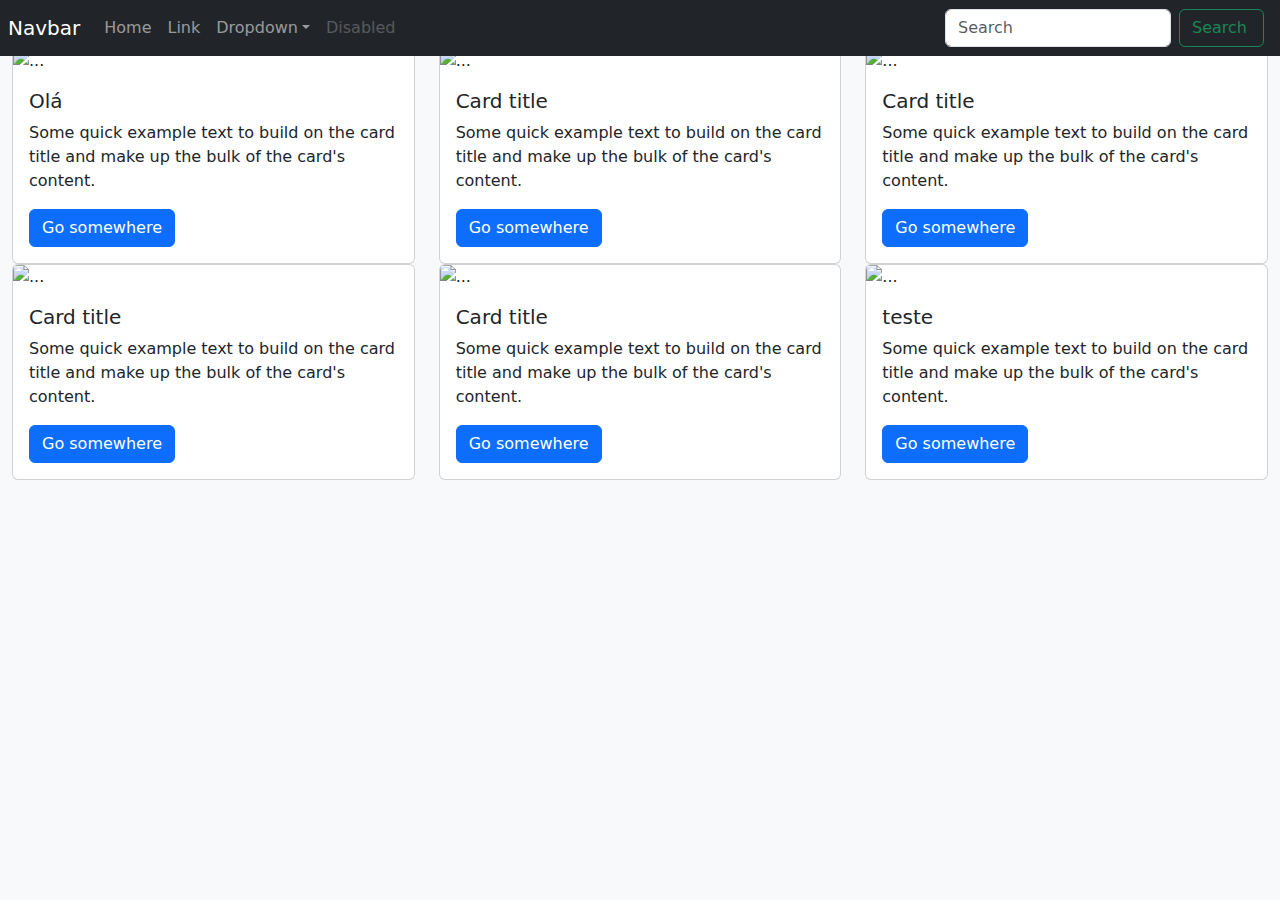
==== index.html @ 23eb471d "Base WEB" ====
<!DOCTYPE html>
<html lang="pt-BR">

<head>
    <meta charset="UTF-8">
    <meta name="viewport" content="width=device-width, initial-scale=1.0">
    <title>Document</title>
    <link href="https://cdn.jsdelivr.net/npm/bootstrap@5.3.3/dist/css/bootstrap.min.css" rel="stylesheet"
        integrity="sha384-QWTKZyjpPEjISv5WaRU9OFeRpok6YctnYmDr5pNlyT2bRjXh0JMhjY6hW+ALEwIH" crossorigin="anonymous">
    <link rel="stylesheet" href="style.css">

</head>

<body class="bg-light">
    <header>
    <div class="container-fluid">
        <nav class=" m-auto col-12 navbar navbar-expand-lg navbar-dark bg-dark fixed-top">
            <a class="navbar-brand ps-2" href="#">Navbar</a>
            <button class="navbar-toggler" type="button" data-bs-toggle="collapse"
                data-bs-target="#navbarSupportedContent" aria-controls="navbarSupportedContent"
                aria-expanded="false" aria-label="Toggle navigation">
                <span class="navbar-toggler-icon"></span>
            </button>
            <div class="collapse navbar-collapse" id="navbarSupportedContent">
                <ul class="navbar-nav me-auto mb-2 mb-lg-0">
                    <li class="nav-item">
                        <a class="nav-link ps-2" aria-current="page" href="#">Home</a>
                    </li>
                    <li class="nav-item">
                        <a class="nav-link ps-2" href="#">Link</a>
                    </li>
                    <li class="nav-item dropdown">
                        <a class="nav-link dropdown-toggle ps-2" href="#" role="button" data-bs-toggle="dropdown"
                            aria-expanded="false">Dropdown</a>
                        <ul class="dropdown-menu">
                            <li><a class="dropdown-item" href="#">Action</a></li>
                            <li><a class="dropdown-item" href="#">Another action</a></li>
                            <li>
                                <hr class="dropdown-divider">
                            </li>
                            <li><a class="dropdown-item" href="#">Something else here</a></li>
                        </ul>
                    </li>
                    <li class="nav-item">
                        <a class="nav-link disabled" aria-disabled="true">Disabled</a>
                    </li>
                </ul>
                <form class="d-flex pe-3" role="search">
                    <input class="form-control me-2" type="search" placeholder="Search" aria-label="Search">
                    <button class="btn btn-outline-success pe-3" type="submit">Search</button>
                </form>
            </div>
        </nav>
    </div>
</header>
    <main>
       
        <div class="container-fluid">
            
            <div class="cardapio mt-5">
                <div class="row">

                    <div class="col-4">
                        <div class="card">
                            <img src="https://contents.suitable.app.br/capitocavernaburger/1725461643935.webp"
                                class="card-img-top" alt="...">
                            <div class="card-body">
                                <h5 class="card-title">Olá</h5>
                                <p class="card-text">Some quick example text to build on the card title and make up the
                                    bulk of the card's content.</p>
                                <a href="#" class="btn btn-primary">Go somewhere</a>
                            </div>

                        </div>
                    </div>
                    <div class="col-4">
                        <div class="card">
                            <img src="https://contents.suitable.app.br/capitocavernaburger/1725461666857.webp"
                                class="card-img-top" alt="...">
                            <div class="card-body">
                                <h5 class="card-title">Card title</h5>
                                <p class="card-text">Some quick example text to build on the card title and make up the
                                    bulk of the card's content.</p>
                                <a href="#" class="btn btn-primary">Go somewhere</a>
                            </div>

                        </div>
                    </div>
                    <div class="col-4">
                        <div class="card">
                            <img src="https://contents.suitable.app.br/capitocavernaburger/1725461687614.webp"
                                class="card-img-top" alt="...">
                            <div class="card-body">
                                <h5 class="card-title">Card title</h5>
                                <p class="card-text">Some quick example text to build on the card title and make up the
                                    bulk of the card's content.</p>
                                <a href="#" class="btn btn-primary">Go somewhere</a>

                            </div>

                        </div>



                    </div>
                    <div class="col-4">
                        <div class="card">
                            <img src="https://contents.suitable.app.br/capitocavernaburger/1725461643935.webp"
                                class="card-img-top" alt="...">
                            <div class="card-body">
                                <h5 class="card-title">Card title</h5>
                                <p class="card-text">Some quick example text to build on the card title and make up the
                                    bulk of the card's content.</p>
                                <a href="#" class="btn btn-primary">Go somewhere</a>
                            </div>

                        </div>
                    </div>
                    <div class="col-4">
                        <div class="card">
                            <img src="https://contents.suitable.app.br/capitocavernaburger/1725461666857.webp"
                                class="card-img-top" alt="...">
                            <div class="card-body">
                                <h5 class="card-title">Card title</h5>
                                <p class="card-text">Some quick example text to build on the card title and make up the
                                    bulk of the card's content.</p>
                                <a href="#" class="btn btn-primary">Go somewhere</a>
                            </div>

                        </div>
                    </div>
                    <div class="col-4">
                        <div class="card">
                            <img src="https://contents.suitable.app.br/capitocavernaburger/1725461687614.webp"
                                class="card-img-top" alt="...">
                            <div class="card-body">
                                <h5 class="card-title">teste</h5>
                                <p class="card-text">Some quick example text to build on the card title and make up the
                                    bulk of the card's content.</p>
                                <a href="#" class="btn btn-primary">Go somewhere</a>

                            </div>

                        </div>



                    </div>
                </div>

            </div>


    </main>
    <script src="https://cdn.jsdelivr.net/npm/bootstrap@5.3.3/dist/js/bootstrap.bundle.min.js"
        integrity="sha384-YvpcrYf0tY3lHB60NNkmXc5s9fDVZLESaAA55NDzOxhy9GkcIdslK1eN7N6jIeHz"
        crossorigin="anonymous"></script>
</body>

</html>
---- style.css ----
body{
    background-color: black;
}
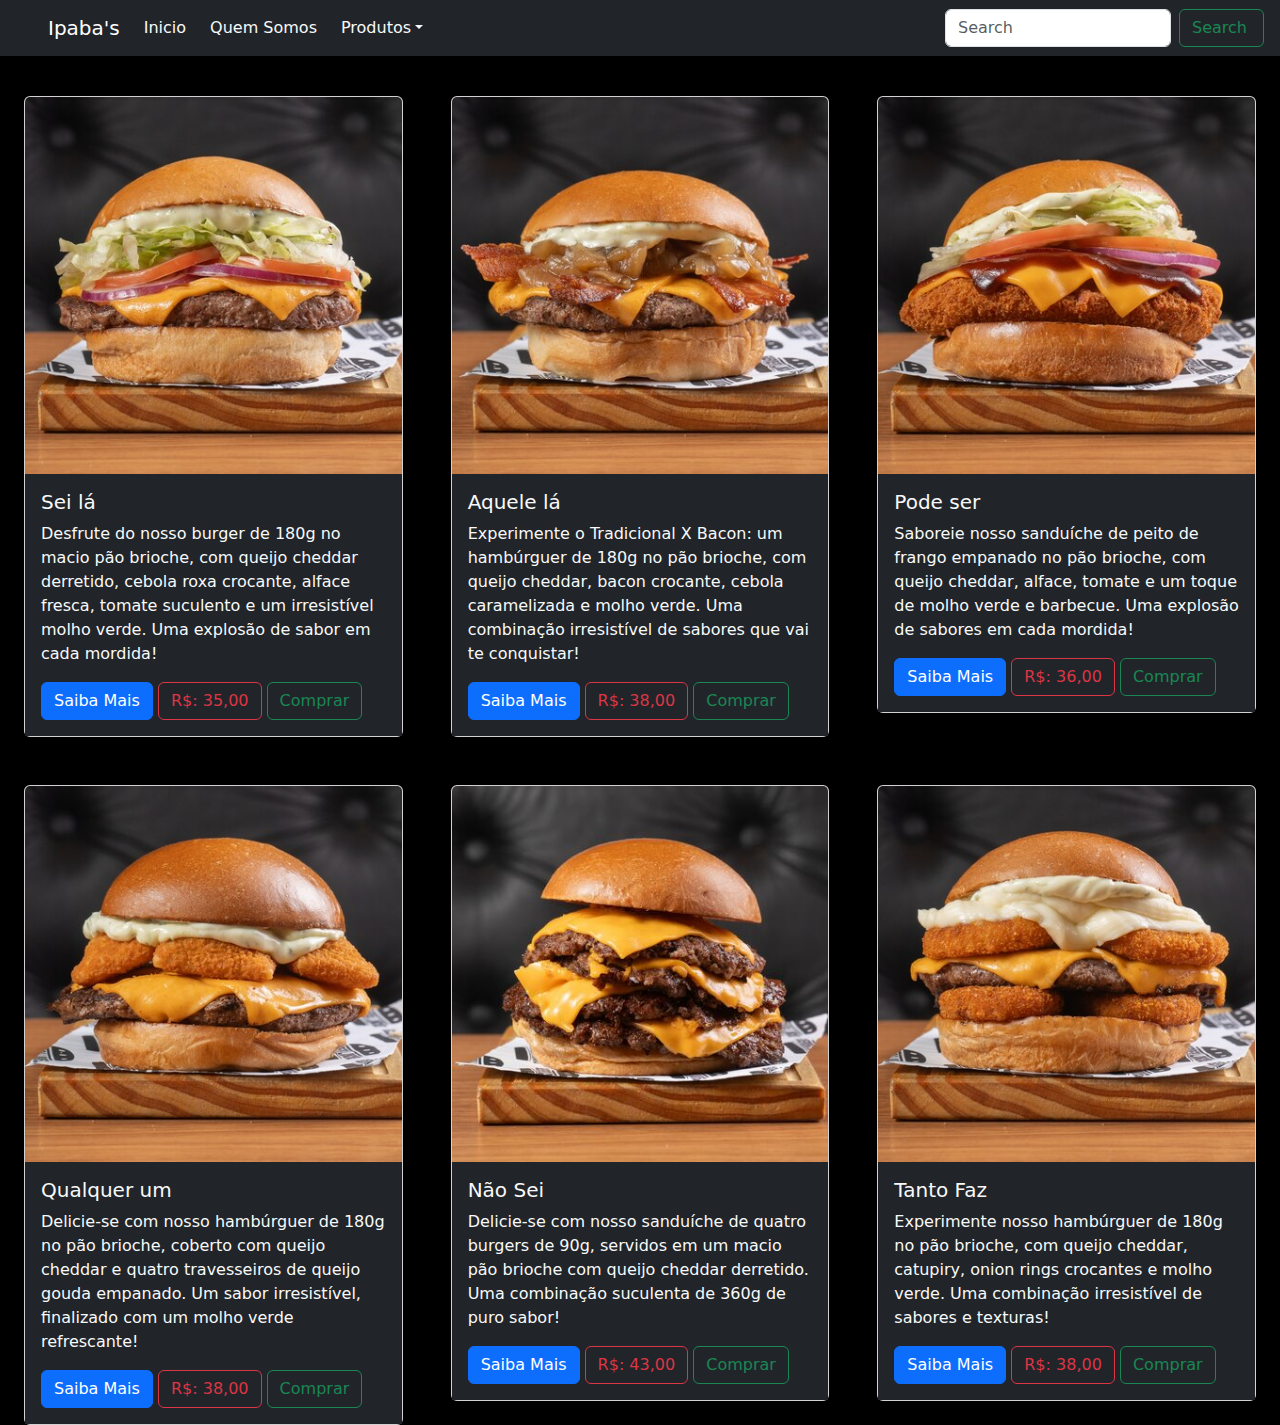
==== commit 3ff258e0: "Lanches pages" ====
--- a/index.html
+++ b/index.html
@@ -4,140 +4,364 @@
 <head>
     <meta charset="UTF-8">
     <meta name="viewport" content="width=device-width, initial-scale=1.0">
-    <title>Document</title>
+    <title>Cardapio</title>
+    <link rel="shortcut icon"
+        href="https://icons.iconarchive.com/icons/fa-team/fontawesome/256/FontAwesome-Burger-icon.png"
+        type="image/x-icon">
     <link href="https://cdn.jsdelivr.net/npm/bootstrap@5.3.3/dist/css/bootstrap.min.css" rel="stylesheet"
         integrity="sha384-QWTKZyjpPEjISv5WaRU9OFeRpok6YctnYmDr5pNlyT2bRjXh0JMhjY6hW+ALEwIH" crossorigin="anonymous">
     <link rel="stylesheet" href="style.css">
 
 </head>
 
-<body class="bg-light">
+<body class="b">
     <header>
-    <div class="container-fluid">
-        <nav class=" m-auto col-12 navbar navbar-expand-lg navbar-dark bg-dark fixed-top">
-            <a class="navbar-brand ps-2" href="#">Navbar</a>
-            <button class="navbar-toggler" type="button" data-bs-toggle="collapse"
-                data-bs-target="#navbarSupportedContent" aria-controls="navbarSupportedContent"
-                aria-expanded="false" aria-label="Toggle navigation">
-                <span class="navbar-toggler-icon"></span>
-            </button>
-            <div class="collapse navbar-collapse" id="navbarSupportedContent">
-                <ul class="navbar-nav me-auto mb-2 mb-lg-0">
-                    <li class="nav-item">
-                        <a class="nav-link ps-2" aria-current="page" href="#">Home</a>
-                    </li>
-                    <li class="nav-item">
-                        <a class="nav-link ps-2" href="#">Link</a>
-                    </li>
-                    <li class="nav-item dropdown">
-                        <a class="nav-link dropdown-toggle ps-2" href="#" role="button" data-bs-toggle="dropdown"
-                            aria-expanded="false">Dropdown</a>
-                        <ul class="dropdown-menu">
-                            <li><a class="dropdown-item" href="#">Action</a></li>
-                            <li><a class="dropdown-item" href="#">Another action</a></li>
-                            <li>
-                                <hr class="dropdown-divider">
-                            </li>
-                            <li><a class="dropdown-item" href="#">Something else here</a></li>
-                        </ul>
-                    </li>
-                    <li class="nav-item">
-                        <a class="nav-link disabled" aria-disabled="true">Disabled</a>
-                    </li>
-                </ul>
-                <form class="d-flex pe-3" role="search">
-                    <input class="form-control me-2" type="search" placeholder="Search" aria-label="Search">
-                    <button class="btn btn-outline-success pe-3" type="submit">Search</button>
-                </form>
-            </div>
-        </nav>
-    </div>
-</header>
+        <div class="container-fluid">
+            <nav class=" m-auto col-12 navbar navbar-expand-lg navbar-dark bg-dark fixed-top">
+                <a class="navbar-brand ps-5" href="#">Ipaba's </a>
+                <button class="navbar-toggler" type="button" data-bs-toggle="collapse"
+                    data-bs-target="#navbarSupportedContent" aria-controls="navbarSupportedContent"
+                    aria-expanded="false" aria-label="Toggle navigation">
+                    <span class="navbar-toggler-icon"></span>
+                </button>
+                <div class="collapse navbar-collapse" id="navbarSupportedContent">
+                    <ul class="navbar-nav me-auto mb-2 mb-lg-0">    
+                        <li class="nav-item">
+                            <a class="nav-link ps- text-light" aria-expanded="page" href="#">Inicio</a>
+                        </li>
+                        <li class="nav-item">
+                            <a class="nav-link ps-3 text-light" href="#">Quem Somos</a>
+                        </li>
+                        <li class="nav-item dropdown">
+                            <a class="nav-link dropdown-toggle ps-3 text-light" href="#" role="button" data-bs-toggle="dropdown"
+                                aria-expanded="false">Produtos</a>
+                            <ul class="dropdown-menu text-light">
+                                <li><a class="dropdown-item" href="#">Lanches</a></li>
+                                <li><a class="dropdown-item" href="#">Acompanhamentos</a></li>
+                                <li><a class="dropdown-item" href="#">Bebidas</a></li>
+                               
+                            </ul>
+                        </li>
+                       
+                    </ul>
+                    <form class="d-flex pe-3" role="search">
+                        <input class="form-control me-2" type="search" placeholder="Search" aria-label="Search">
+                        <button class="btn btn-outline-success pe-3" type="submit">Search</button>
+                    </form>
+                </div>
+            </nav>
+        </div>
+    </header>
     <main>
-       
+
         <div class="container-fluid">
-            
-            <div class="cardapio mt-5">
+
+            <div class="cardapio mt-5 ">
                 <div class="row">
 
-                    <div class="col-4">
-                        <div class="card">
-                            <img src="https://contents.suitable.app.br/capitocavernaburger/1725461643935.webp"
-                                class="card-img-top" alt="...">
-                            <div class="card-body">
-                                <h5 class="card-title">Olá</h5>
-                                <p class="card-text">Some quick example text to build on the card title and make up the
-                                    bulk of the card's content.</p>
-                                <a href="#" class="btn btn-primary">Go somewhere</a>
-                            </div>
-
-                        </div>
-                    </div>
-                    <div class="col-4">
-                        <div class="card">
-                            <img src="https://contents.suitable.app.br/capitocavernaburger/1725461666857.webp"
-                                class="card-img-top" alt="...">
-                            <div class="card-body">
-                                <h5 class="card-title">Card title</h5>
-                                <p class="card-text">Some quick example text to build on the card title and make up the
-                                    bulk of the card's content.</p>
-                                <a href="#" class="btn btn-primary">Go somewhere</a>
-                            </div>
-
-                        </div>
-                    </div>
-                    <div class="col-4">
-                        <div class="card">
-                            <img src="https://contents.suitable.app.br/capitocavernaburger/1725461687614.webp"
-                                class="card-img-top" alt="...">
-                            <div class="card-body">
-                                <h5 class="card-title">Card title</h5>
-                                <p class="card-text">Some quick example text to build on the card title and make up the
-                                    bulk of the card's content.</p>
-                                <a href="#" class="btn btn-primary">Go somewhere</a>
-
-                            </div>
-
-                        </div>
-
-
-
-                    </div>
-                    <div class="col-4">
-                        <div class="card">
-                            <img src="https://contents.suitable.app.br/capitocavernaburger/1725461643935.webp"
-                                class="card-img-top" alt="...">
-                            <div class="card-body">
-                                <h5 class="card-title">Card title</h5>
-                                <p class="card-text">Some quick example text to build on the card title and make up the
-                                    bulk of the card's content.</p>
-                                <a href="#" class="btn btn-primary">Go somewhere</a>
-                            </div>
-
-                        </div>
-                    </div>
-                    <div class="col-4">
-                        <div class="card">
-                            <img src="https://contents.suitable.app.br/capitocavernaburger/1725461666857.webp"
-                                class="card-img-top" alt="...">
-                            <div class="card-body">
-                                <h5 class="card-title">Card title</h5>
-                                <p class="card-text">Some quick example text to build on the card title and make up the
-                                    bulk of the card's content.</p>
-                                <a href="#" class="btn btn-primary">Go somewhere</a>
-                            </div>
-
-                        </div>
-                    </div>
-                    <div class="col-4">
-                        <div class="card">
-                            <img src="https://contents.suitable.app.br/capitocavernaburger/1725461687614.webp"
-                                class="card-img-top" alt="...">
-                            <div class="card-body">
-                                <h5 class="card-title">teste</h5>
-                                <p class="card-text">Some quick example text to build on the card title and make up the
-                                    bulk of the card's content.</p>
-                                <a href="#" class="btn btn-primary">Go somewhere</a>
+                    <div class=" col-xl-4 col-lg-4 g-5 col-sm-6 ">
+                        <div class="card">
+                            <img src="img/sei la.jpeg" class="card-img-top" alt="...">
+                            <div class="card-body bg-dark text-light">
+                                <h5 class="card-title">Sei lá</h5>
+                                <p class="card-text">
+                                    Desfrute do nosso burger de 180g no macio pão brioche, com queijo cheddar derretido,
+                                    cebola roxa crocante, alface fresca, tomate suculento e um irresistível molho verde.
+                                    Uma explosão de sabor em cada mordida!</p>
+                                <!-- Button trigger modal -->
+                                <button type="button" class="btn btn-primary" data-bs-toggle="modal"
+                                    data-bs-target="#info_seila">
+                                    Saiba Mais
+                                </button>
+                                <button type="button" class="btn btn-outline-danger" data-bs-toggle="modal"
+                                    data-bs-target="...">
+                                    R$: 35,00
+                                </button>
+                                <button type="button" class="btn btn-outline-success" data-bs-toggle="modal"
+                                data-bs-target="...">
+                                Comprar
+                            </button>
+
+                                <!-- Modal -->
+                                <div class="modal fade " id="info_seila" data-bs-backdrop="static"
+                                    data-bs-keyboard="false" tabindex="-1" aria-labelledby="staticBackdropLabel"
+                                    aria-hidden="true">
+                                    <div class="modal-dialog">
+                                        <div class="modal-content">
+                                            <div class="modal-header">
+                                                <h1 class="modal-title fs-5 k text-dark" id="staticBackdropLabel">
+                                                    Informações do Produto</h1>
+                                                <button type="button" class="btn-close" data-bs-dismiss="modal"
+                                                    aria-label="Close"></button>
+                                            </div>
+                                            <div class="modal-body text-dark">
+                                                <h3>Pão brioche, burger 180gr, queijo cheddar fatiado, cebola roxa,
+                                                    alface americana, tomate e molho verde.</h3>
+                                            </div>
+                                            <div class="modal-footer">
+                                                <button type="button" class="btn btn-secondary"
+                                                    data-bs-dismiss="modal">Voltar</button>
+
+                                            </div>
+                                        </div>
+                                    </div>
+                                </div>
+
+                            </div>
+                        </div>
+                    </div>
+                    <div class="col-xl-4 col-lg-4 g-5 col-sm-6 ">
+                        <div class="card">
+                            <img src="img/aquele la.jpeg" class="card-img-top" alt="...">
+                            <div class="card-body bg-dark text-light">
+                                <h5 class="card-title">Aquele lá</h5>
+                                <p class="card-text">Experimente o Tradicional X Bacon: um hambúrguer de 180g no pão
+                                    brioche, com queijo cheddar, bacon crocante, cebola caramelizada e molho verde. Uma
+                                    combinação irresistível de sabores que vai te conquistar!</p>
+
+                                <button type="button" class="btn btn-primary" data-bs-toggle="modal"
+                                    data-bs-target="#info_aquelela">
+                                    Saiba Mais
+                                </button>
+                                <button type="button" class="btn btn-outline-danger" data-bs-toggle="modal"
+                                    data-bs-target="...">
+                                    R$: 38,00
+                                </button>
+                                <button type="button" class="btn btn-outline-success" data-bs-toggle="modal"
+                                    data-bs-target="...">
+                                    Comprar
+                                </button>
+
+                                <!-- Modal -->
+                                <div class="modal fade " id="info_aquelela" data-bs-backdrop="static"
+                                    data-bs-keyboard="false" tabindex="-1" aria-labelledby="staticBackdropLabel"
+                                    aria-hidden="true">
+                                    <div class="modal-dialog">
+                                        <div class="modal-content">
+                                            <div class="modal-header">
+                                                <h1 class="modal-title fs-5 k text-dark" id="staticBackdropLabel">
+                                                    Informações do Produto</h1>
+                                                <button type="button" class="btn-close" data-bs-dismiss="modal"
+                                                    aria-label="Close"></button>
+                                            </div>
+                                            <div class="modal-body text-dark">
+                                                <h3>Tradicional (X bacon)
+                                                    Pão Tipo Brioche, Hambúrguer 180gr, Queijo Cheddar fatiado,, 2
+                                                    Fatias Generosa De Bacon, Cebola Caramelizada e Molho Verde</h3>
+                                            </div>
+                                            <div class="modal-footer">
+                                                <button type="button" class="btn btn-secondary"
+                                                    data-bs-dismiss="modal">Voltar</button>
+
+                                            </div>
+                                        </div>
+                                    </div>
+                                </div>
+                            </div>
+
+                        </div>
+                    </div>
+                    <div class="col-xl-4 col-lg-4 g-5 col-sm-6 ">
+                        <div class="card">
+                            <img src="img/pode ser.jpeg" class="card-img-top" alt="...">
+                            <div class="card-body bg-dark text-light">
+                                <h5 class="card-title">Pode ser</h5>
+                                <p class="card-text">Saboreie nosso sanduíche de peito de frango empanado no pão
+                                    brioche, com queijo cheddar, alface, tomate e um toque de molho verde e barbecue.
+                                    Uma explosão de sabores em cada mordida!</p>
+
+
+                                <button type="button" class="btn btn-primary" data-bs-toggle="modal"
+                                    data-bs-target="#info_podeser">
+                                    Saiba Mais
+                                </button>
+                                <button type="button" class="btn btn-outline-danger" data-bs-toggle="modal"
+                                    data-bs-target="...">
+                                    R$: 36,00
+                                </button>
+                                <button type="button" class="btn btn-outline-success" data-bs-toggle="modal"
+                                    data-bs-target="...">
+                                    Comprar
+                                </button>
+
+                                <!-- Modal -->
+                                <div class="modal fade " id="info_podeser" data-bs-backdrop="static"
+                                    data-bs-keyboard="false" tabindex="-1" aria-labelledby="staticBackdropLabel"
+                                    aria-hidden="true">
+                                    <div class="modal-dialog">
+                                        <div class="modal-content">
+                                            <div class="modal-header">
+                                                <h1 class="modal-title fs-5 k text-dark" id="staticBackdropLabel">
+                                                    Informações do Produto</h1>
+                                                <button type="button" class="btn-close" data-bs-dismiss="modal"
+                                                    aria-label="Close"></button>
+                                            </div>
+                                            <div class="modal-body text-dark">
+                                                <h3>Pão Brioche, Peito De Frango Empanado, Queijo cheddar fatiado,
+                                                    Alface , Tomate, Molho Verde E Barbecue.</h3>
+                                            </div>
+                                            <div class="modal-footer">
+                                                <button type="button" class="btn btn-secondary"
+                                                    data-bs-dismiss="modal">Voltar</button>
+
+                                            </div>
+                                        </div>
+                                    </div>
+                                </div>
+
+                            </div>
+
+                        </div>
+
+
+
+                    </div>
+                    <div class="col-xl-4 col-lg-4  g-5 col-sm-6">
+                        <div class="card">
+                            <img src="img/qualquer um.jpeg" class="card-img-top" alt="...">
+                            <div class="card-body bg-dark text-light">
+                                <h5 class="card-title">Qualquer um</h5>
+                                <p class="card-text">Delicie-se com nosso hambúrguer de 180g no pão brioche, coberto com
+                                    queijo cheddar e quatro travesseiros de queijo gouda empanado. Um sabor
+                                    irresistível, finalizado com um molho verde refrescante!</p>
+
+                                <button type="button" class="btn btn-primary" data-bs-toggle="modal"
+                                    data-bs-target="#info_qualquerum">
+                                    Saiba Mais
+                                </button>
+                                <button type="button" class="btn btn-outline-danger" data-bs-toggle="modal"
+                                    data-bs-target="...">
+                                    R$: 38,00
+                                </button>
+                                <button type="button" class="btn btn-outline-success" data-bs-toggle="modal"
+                                    data-bs-target="...">
+                                    Comprar
+                                </button>
+
+                                <!-- Modal -->
+                                <div class="modal fade " id="info_qualquerum" data-bs-backdrop="static"
+                                    data-bs-keyboard="false" tabindex="-1" aria-labelledby="staticBackdropLabel"
+                                    aria-hidden="true">
+                                    <div class="modal-dialog">
+                                        <div class="modal-content">
+                                            <div class="modal-header">
+                                                <h1 class="modal-title fs-5 k text-dark" id="staticBackdropLabel">
+                                                    Informações do Produto</h1>
+                                                <button type="button" class="btn-close" data-bs-dismiss="modal"
+                                                    aria-label="Close"></button>
+                                            </div>
+                                            <div class="modal-body text-dark">
+                                                <h3>Pão Brioche, hamburguer de 180 gr, Queijo cheddar fatiado, 4
+                                                    travesseiro de queijo gouda Empanado e Molho Verde.</h3>
+                                            </div>
+                                            <div class="modal-footer">
+                                                <button type="button" class="btn btn-secondary"
+                                                    data-bs-dismiss="modal">Voltar</button>
+
+                                            </div>
+                                        </div>
+                                    </div>
+                                </div>
+                            </div>
+
+                        </div>
+                    </div>
+                    <div class="col-xl-4 col-lg-4 g-5 col-sm-6">
+                        <div class="card">
+                            <img src="img/nao sei.jpeg" class="card-img-top" alt="...">
+                            <div class="card-body bg-dark text-light">
+                                <h5 class="card-title">Não Sei</h5>
+                                <p class="card-text"> Delicie-se com nosso sanduíche de quatro burgers de 90g, servidos
+                                    em um macio pão brioche com queijo cheddar derretido. Uma combinação suculenta de
+                                    360g de puro sabor!</p>
+
+                                <button type="button" class="btn btn-primary" data-bs-toggle="modal"
+                                    data-bs-target="#info_naosei">
+                                    Saiba Mais
+                                </button>
+                                <button type="button" class="btn btn-outline-danger" data-bs-toggle="modal"
+                                    data-bs-target="...">
+                                    R$: 43,00
+                                </button>
+                                <button type="button" class="btn btn-outline-success" data-bs-toggle="modal"
+                                    data-bs-target="...">
+                                    Comprar
+                                </button>
+
+                                <!-- Modal -->
+                                <div class="modal fade " id="info_naosei" data-bs-backdrop="static"
+                                    data-bs-keyboard="false" tabindex="-1" aria-labelledby="staticBackdropLabel"
+                                    aria-hidden="true">
+                                    <div class="modal-dialog">
+                                        <div class="modal-content">
+                                            <div class="modal-header">
+                                                <h1 class="modal-title fs-5 k text-dark" id="staticBackdropLabel">
+                                                    Informações do Produto</h1>
+                                                <button type="button" class="btn-close" data-bs-dismiss="modal"
+                                                    aria-label="Close"></button>
+                                            </div>
+                                            <div class="modal-body text-dark">
+                                                <h3>Pão tipo brioche, 4 burgers 90gr e queijo cheddar.
+                                                    É muita suculência, são 360gr de muito amor. </h3>
+                                            </div>
+                                            <div class="modal-footer">
+                                                <button type="button" class="btn btn-secondary"
+                                                    data-bs-dismiss="modal">Voltar</button>
+
+                                            </div>
+                                        </div>
+                                    </div>
+                                </div>
+                            </div>
+
+                        </div>
+                    </div>
+                    <div class="col-xl-4 col-lg-4  g-5 col-sm-6">
+                        <div class="card">
+                            <img src="img/tanto faz.jpeg" class="card-img-top" alt="...">
+                            <div class="card-body bg-dark text-light">
+                                <h5 class="card-title">Tanto Faz</h5>
+                                <p class="card-text">Experimente nosso hambúrguer de 180g no pão brioche, com queijo
+                                    cheddar, catupiry, onion rings crocantes e molho verde. Uma combinação irresistível
+                                    de sabores e texturas!</p>
+
+                                <button type="button" class="btn btn-primary" data-bs-toggle="modal"
+                                    data-bs-target="#info_tantofaz">
+                                    Saiba Mais
+                                </button>
+                                <button type="button" class="btn btn-outline-danger" data-bs-toggle="modal"
+                                    data-bs-target="...">
+                                    R$: 38,00
+                                </button>
+                                <button type="button" class="btn btn-outline-success" data-bs-toggle="modal"
+                                    data-bs-target="...">
+                                    Comprar
+                                </button>
+
+                                <!-- Modal -->
+                                <div class="modal fade " id="info_tantofaz" data-bs-backdrop="static"
+                                    data-bs-keyboard="false" tabindex="-1" aria-labelledby="staticBackdropLabel"
+                                    aria-hidden="true">
+                                    <div class="modal-dialog">
+                                        <div class="modal-content">
+                                            <div class="modal-header">
+                                                <h1 class="modal-title fs-5 k text-dark" id="staticBackdropLabel">
+                                                    Informações do Produto</h1>
+                                                <button type="button" class="btn-close" data-bs-dismiss="modal"
+                                                    aria-label="Close"></button>
+                                            </div>
+                                            <div class="modal-body text-dark">
+                                                <h3>Pão Tipo Brioche, Hambúrguer 180gr, Queijo Cheddar fatiado,
+                                                    Catupiry, Onion Rings E Molho Verde.</h3>
+                                            </div>
+                                            <div class="modal-footer">
+                                                <button type="button" class="btn btn-secondary"
+                                                    data-bs-dismiss="modal">Voltar</button>
+
+                                            </div>
+                                        </div>
+                                    </div>
+                                </div>
 
                             </div>
 
@@ -157,4 +381,4 @@
         crossorigin="anonymous"></script>
 </body>
 
-</html>+</html> 